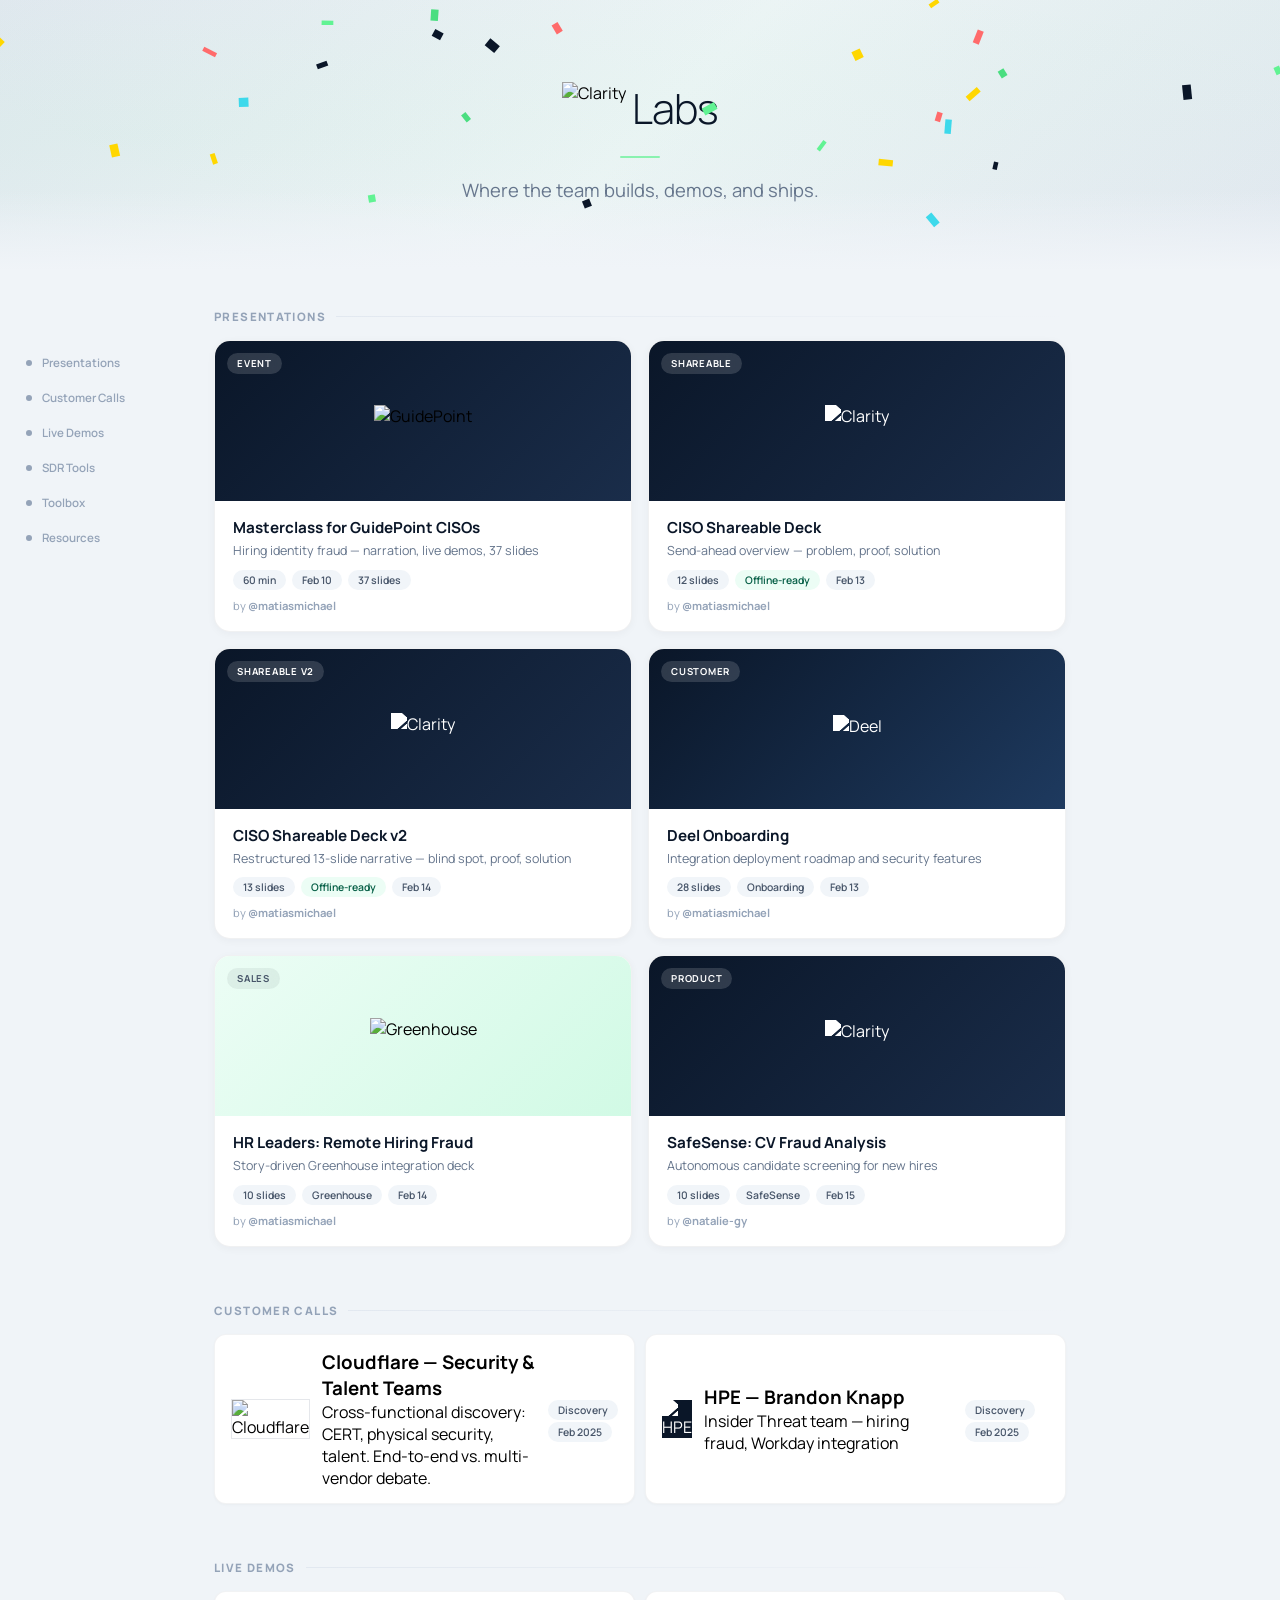
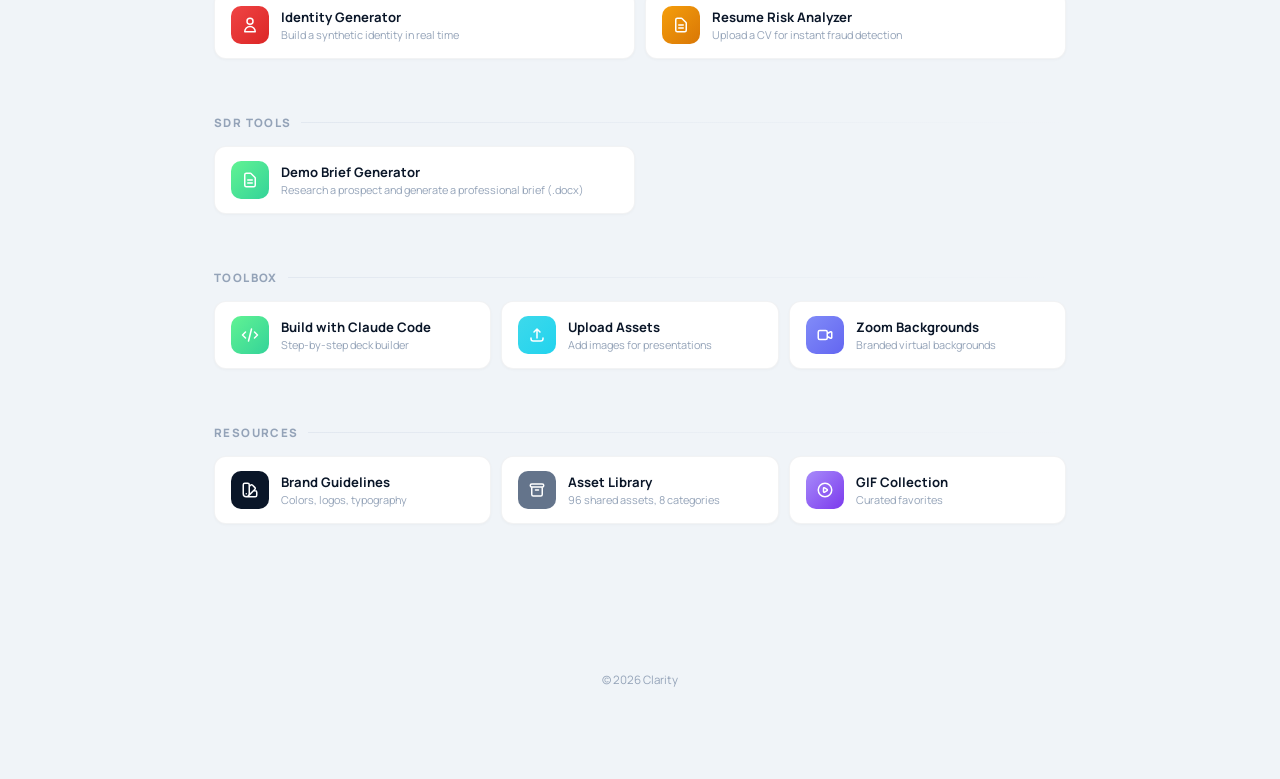
==== index.html @ 08568951 "Add web-based demo brief generator under SDR Tools section New client-side app at demos/demo-brief/ " ====
<!DOCTYPE html>
<html lang="en">
<head>
    <meta charset="UTF-8">
    <meta name="viewport" content="width=device-width, initial-scale=1.0">
    <title>Clarity Labs</title>

    <!-- Open Graph -->
    <meta property="og:type" content="website">
    <meta property="og:title" content="Clarity Labs">
    <meta property="og:description" content="Presentations, demos, and resources — built by the Clarity team">
    <meta property="og:image" content="https://michaelmatiasorg.github.io/clarity-demo/og-preview.jpg">
    <meta property="og:url" content="https://claritylabs.ai/">
    <meta name="twitter:card" content="summary_large_image">

    <link rel="icon" type="image/svg+xml" href="favicon.svg">
    <link href="https://fonts.googleapis.com/css2?family=Manrope:wght@300;400;500;600;700;800&display=swap" rel="stylesheet">
    <style>
        * { margin: 0; padding: 0; box-sizing: border-box; }

        html { scroll-behavior: smooth; }

        body {
            font-family: 'Manrope', sans-serif;
            background: #F0F4F8;
            min-height: 100vh;
            overflow-x: hidden;
            padding-bottom: 60px;
        }

        /* ── Side Nav ── */
        .side-nav {
            position: fixed;
            left: 0;
            top: 50%;
            transform: translateY(-50%);
            z-index: 100;
            display: flex;
            flex-direction: column;
            gap: 4px;
            padding: 12px 8px 12px 12px;
        }

        .side-nav a {
            display: flex;
            align-items: center;
            gap: 10px;
            padding: 8px 14px;
            border-radius: 0 20px 20px 0;
            text-decoration: none;
            font-size: 0.72rem;
            font-weight: 600;
            color: #94a3b8;
            transition: all 0.25s ease;
            white-space: nowrap;
        }

        .side-nav a:hover {
            color: #0a1628;
            background: rgba(255,255,255,0.8);
            backdrop-filter: blur(8px);
        }

        .side-nav a.active {
            color: #0a1628;
            background: white;
            box-shadow: 0 2px 8px rgba(10, 22, 40, 0.08);
        }

        .side-nav .nav-dot {
            width: 6px;
            height: 6px;
            border-radius: 50%;
            background: currentColor;
            flex-shrink: 0;
            transition: all 0.25s ease;
        }

        .side-nav a.active .nav-dot {
            background: #61F393;
            width: 8px;
            height: 8px;
        }

        /* ── Hero ── */
        .hero {
            position: relative;
            background: linear-gradient(135deg, #e2e8f0 0%, #f0f4f8 50%, #e2e8f0 100%);
            padding: 80px 24px 64px;
            text-align: center;
            overflow: hidden;
        }

        .hero::before {
            content: '';
            position: absolute;
            top: -50%; left: -50%;
            width: 200%; height: 200%;
            background: radial-gradient(ellipse at 30% 50%, rgba(97, 243, 147, 0.06) 0%, transparent 50%),
                        radial-gradient(ellipse at 70% 30%, rgba(97, 243, 147, 0.04) 0%, transparent 50%);
            animation: aurora 12s ease-in-out infinite alternate;
        }

        @keyframes aurora {
            0% { transform: translate(0, 0) rotate(0deg); }
            100% { transform: translate(30px, -20px) rotate(3deg); }
        }

        .hero-content { position: relative; z-index: 2; }

        .hero-logo {
            display: flex;
            align-items: center;
            justify-content: center;
            gap: 6px;
            margin-bottom: 20px;
        }

        .hero-logo img { height: 52px; }
        .hero-logo span {
            font-size: 2.6rem;
            font-weight: 300;
            color: #0a1628;
            letter-spacing: -0.02em;
        }

        .hero h1 {
            font-size: 1.15rem;
            font-weight: 400;
            color: #64748b;
            max-width: 420px;
            margin: 0 auto;
            line-height: 1.6;
        }

        .hero-glow {
            position: absolute;
            bottom: -2px; left: 0; right: 0;
            height: 80px;
            background: linear-gradient(to top, #F0F4F8, transparent);
            z-index: 3;
        }

        /* ── Main content ── */
        .main {
            max-width: 900px;
            margin: 0 auto;
            padding: 40px 24px 60px;
        }

        /* ── Section ── */
        .section {
            margin-bottom: 56px;
            scroll-margin-top: 24px;
        }

        .section-label {
            font-size: 0.72rem;
            font-weight: 800;
            color: #94a3b8;
            text-transform: uppercase;
            letter-spacing: 0.12em;
            margin-bottom: 16px;
            display: flex;
            align-items: center;
            gap: 10px;
        }

        .section-label::after {
            content: '';
            flex: 1;
            height: 1px;
            background: linear-gradient(to right, #e2e8f0, transparent);
        }

        /* ── Featured (big cards) ── */
        .featured-grid {
            display: grid;
            grid-template-columns: 1fr 1fr;
            gap: 16px;
        }

        .featured-card {
            position: relative;
            background: white;
            border-radius: 16px;
            overflow: hidden;
            text-decoration: none;
            color: inherit;
            border: 1px solid rgba(10, 22, 40, 0.06);
            transition: all 0.3s ease;
            box-shadow: 0 2px 8px rgba(10, 22, 40, 0.04);
        }

        .featured-card:hover {
            transform: translateY(-3px);
            box-shadow: 0 12px 32px rgba(10, 22, 40, 0.1);
            border-color: rgba(97, 243, 147, 0.3);
        }

        .featured-card .card-preview {
            height: 160px;
            display: flex;
            align-items: center;
            justify-content: center;
            position: relative;
            overflow: hidden;
        }

        .featured-card .card-preview.dark {
            background: linear-gradient(135deg, #0a1628, #1a2d4a);
        }

        .featured-card .card-preview.green {
            background: linear-gradient(135deg, #ecfdf5, #d1fae5);
        }

        .preview-badge {
            position: absolute;
            top: 12px;
            left: 12px;
            font-size: 0.6rem;
            font-weight: 700;
            text-transform: uppercase;
            letter-spacing: 0.08em;
            padding: 4px 10px;
            border-radius: 100px;
            background: rgba(255,255,255,0.15);
            backdrop-filter: blur(8px);
            color: white;
        }

        .preview-badge.light {
            background: rgba(10, 22, 40, 0.06);
            color: #475569;
        }

        .featured-card .card-info {
            padding: 16px 18px 18px;
        }

        .featured-card .card-info h3 {
            font-size: 0.95rem;
            font-weight: 700;
            color: #0a1628;
            margin-bottom: 4px;
        }

        .featured-card .card-info p {
            font-size: 0.78rem;
            color: #64748B;
            line-height: 1.4;
        }

        .featured-card .card-meta {
            display: flex;
            gap: 6px;
            margin-top: 10px;
            flex-wrap: wrap;
        }

        .pill {
            font-size: 0.65rem;
            font-weight: 600;
            padding: 3px 10px;
            border-radius: 100px;
            background: #f1f5f9;
            color: #475569;
        }

        .pill.green { background: #ecfdf5; color: #065f46; }

        .card-author {
            font-size: 0.7rem;
            color: #94A3B8;
            margin-top: 8px;
        }

        .card-author strong {
            font-weight: 700;
        }

        /* ── List cards (demos + toolbox) ── */
        .list-grid {
            display: grid;
            grid-template-columns: 1fr 1fr;
            gap: 10px;
        }

        .list-grid.three-col {
            grid-template-columns: 1fr 1fr 1fr;
        }

        .list-card {
            display: flex;
            align-items: center;
            gap: 12px;
            padding: 14px 16px;
            background: white;
            border-radius: 12px;
            text-decoration: none;
            color: inherit;
            border: 1px solid rgba(10, 22, 40, 0.05);
            transition: all 0.2s ease;
            box-shadow: 0 1px 3px rgba(10, 22, 40, 0.03);
        }

        .list-card:hover {
            border-color: rgba(97, 243, 147, 0.3);
            box-shadow: 0 4px 12px rgba(10, 22, 40, 0.06);
            transform: translateY(-1px);
        }

        .list-icon {
            width: 38px;
            height: 38px;
            border-radius: 10px;
            display: flex;
            align-items: center;
            justify-content: center;
            flex-shrink: 0;
        }

        .list-icon svg { width: 18px; height: 18px; }

        .list-card .list-text h3 {
            font-size: 0.82rem;
            font-weight: 700;
            color: #0a1628;
        }

        .list-card .list-text p {
            font-size: 0.68rem;
            color: #94a3b8;
            margin-top: 1px;
        }

        /* ── Footer ── */
        .footer {
            text-align: center;
            padding: 32px 24px;
            font-size: 0.72rem;
            color: #94a3b8;
        }

        /* ── Mobile ── */
        @media (max-width: 768px) {
            .side-nav { display: none; }
            .hero { padding: 60px 20px 48px; }
            .hero-logo img { height: 40px; }
            .hero-logo span { font-size: 2rem; }
            .hero h1 { font-size: 1rem; }
            .featured-grid { grid-template-columns: 1fr; }
            .list-grid { grid-template-columns: 1fr; }
            .list-grid.three-col { grid-template-columns: 1fr; }
        }

        @media (min-width: 769px) and (max-width: 1100px) {
            .side-nav a span { display: none; }
            .side-nav { padding: 12px 6px 12px 8px; }
            .side-nav a { padding: 10px; border-radius: 50%; }
        }
    </style>
</head>
<body>

<!-- ▸ Side Nav -->
<nav class="side-nav">
    <a href="#presentations" class="active">
        <div class="nav-dot"></div>
        <span>Presentations</span>
    </a>
    <a href="#customer-calls">
        <div class="nav-dot"></div>
        <span>Customer Calls</span>
    </a>
    <a href="#demos">
        <div class="nav-dot"></div>
        <span>Live Demos</span>
    </a>
    <a href="#sdr-tools">
        <div class="nav-dot"></div>
        <span>SDR Tools</span>
    </a>
    <a href="#toolbox">
        <div class="nav-dot"></div>
        <span>Toolbox</span>
    </a>
    <a href="#resources">
        <div class="nav-dot"></div>
        <span>Resources</span>
    </a>
</nav>

<!-- ▸ Hero -->
<div class="hero">
    <div class="hero-content">
        <div class="hero-logo">
            <img src="https://cdn.prod.website-files.com/68ca65f64a04c90f13846d37/68ca65f64a04c90f13846dfe_Clarity%20Logo.svg" alt="Clarity">
            <span>Labs</span>
        </div>
        <div style="width: 40px; height: 2px; background: #61F393; margin: 0 auto 18px; border-radius: 2px; opacity: 0.7;"></div>
        <h1>Where the team builds, demos, and ships.</h1>
    </div>
    <div class="hero-glow"></div>
</div>

<!-- ▸ Main -->
<div class="main">

    <!-- Presentations -->
    <div class="section" id="presentations">
        <div class="section-label">Presentations</div>
        <div class="featured-grid">
            <a href="presentations/masterclass/" class="featured-card">
                <div class="card-preview dark">
                    <span class="preview-badge">Event</span>
                    <img src="shared/logos/guidepoint-white.svg" alt="GuidePoint" style="height: 32px;">
                </div>
                <div class="card-info">
                    <h3>Masterclass for GuidePoint CISOs</h3>
                    <p>Hiring identity fraud — narration, live demos, 37 slides</p>
                    <div class="card-meta">
                        <span class="pill">60 min</span><span class="pill">Feb 10</span>
                        <span class="pill">37 slides</span>
                    </div>
                    <div class="card-author">by <strong>@matiasmichael</strong></div>
                </div>
            </a>

            <a href="presentations/ciso-shareable/" class="featured-card">
                <div class="card-preview dark">
                    <span class="preview-badge">Shareable</span>
                    <img src="https://cdn.prod.website-files.com/68ca65f64a04c90f13846d37/68ca65f64a04c90f13846dfe_Clarity%20Logo.svg" alt="Clarity" style="height: 32px; filter: brightness(0) invert(1);">
                </div>
                <div class="card-info">
                    <h3>CISO Shareable Deck</h3>
                    <p>Send-ahead overview — problem, proof, solution</p>
                    <div class="card-meta">
                        <span class="pill">12 slides</span>
                        <span class="pill green">Offline-ready</span><span class="pill">Feb 13</span>
                    </div>
                    <div class="card-author">by <strong>@matiasmichael</strong></div>
                </div>
            </a>

            <a href="presentations/ciso-shareable-v2/" class="featured-card">
                <div class="card-preview dark">
                    <span class="preview-badge">Shareable v2</span>
                    <img src="https://cdn.prod.website-files.com/68ca65f64a04c90f13846d37/68ca65f64a04c90f13846dfe_Clarity%20Logo.svg" alt="Clarity" style="height: 32px; filter: brightness(0) invert(1);">
                </div>
                <div class="card-info">
                    <h3>CISO Shareable Deck v2</h3>
                    <p>Restructured 13-slide narrative — blind spot, proof, solution</p>
                    <div class="card-meta">
                        <span class="pill">13 slides</span>
                        <span class="pill green">Offline-ready</span>
                        <span class="pill">Feb 14</span>
                    </div>
                    <div class="card-author">by <strong>@matiasmichael</strong></div>
                </div>
            </a>

            <a href="presentations/deel-onboarding/" class="featured-card">
                <div class="card-preview" style="background: linear-gradient(135deg, #0a1628, #1e3a5f);">
                    <span class="preview-badge">Customer</span>
                    <img src="shared/logos/deel.svg" alt="Deel" style="height: 28px; filter: brightness(0) invert(1);">
                </div>
                <div class="card-info">
                    <h3>Deel Onboarding</h3>
                    <p>Integration deployment roadmap and security features</p>
                    <div class="card-meta">
                        <span class="pill">28 slides</span>
                        <span class="pill">Onboarding</span><span class="pill">Feb 13</span>
                    </div>
                    <div class="card-author">by <strong>@matiasmichael</strong></div>
                </div>
            </a>

            <a href="presentations/hr-greenhouse/" class="featured-card">
                <div class="card-preview green">
                    <span class="preview-badge light">Sales</span>
                    <img src="shared/logos/greenhouse-full.png" alt="Greenhouse" style="height: 36px;">
                </div>
                <div class="card-info">
                    <h3>HR Leaders: Remote Hiring Fraud</h3>
                    <p>Story-driven Greenhouse integration deck</p>
                    <div class="card-meta">
                        <span class="pill">10 slides</span>
                        <span class="pill">Greenhouse</span><span class="pill">Feb 14</span>
                    </div>
                    <div class="card-author">by <strong>@matiasmichael</strong></div>
                </div>
            </a>

            <a href="presentations/safesense-cv/" class="featured-card">
                <div class="card-preview dark">
                    <span class="preview-badge">Product</span>
                    <img src="https://cdn.prod.website-files.com/68ca65f64a04c90f13846d37/68ca65f64a04c90f13846dfe_Clarity%20Logo.svg" alt="Clarity" style="height: 32px; filter: brightness(0) invert(1);">
                </div>
                <div class="card-info">
                    <h3>SafeSense: CV Fraud Analysis</h3>
                    <p>Autonomous candidate screening for new hires</p>
                    <div class="card-meta">
                        <span class="pill">10 slides</span>
                        <span class="pill">SafeSense</span>
                        <span class="pill">Feb 15</span>
                    </div>
                    <div class="card-author">by <strong>@natalie-gy</strong></div>
                </div>
            </a>
        </div>
    </div>

    <!-- Customer Calls -->
    <div class="section" id="customer-calls">
        <div class="section-label">Customer Calls</div>
        <div class="list-grid">
            <a href="customer-calls/cloudflare-insider-threat/" class="list-card">
                <div class="list-card-icon" style="background: #fff; border: 1px solid #e5e7eb;">
                    <img src="shared/logos/cloudflare.svg" alt="Cloudflare" style="height: 20px;">
                </div>
                <div class="list-card-body">
                    <h3>Cloudflare — Security & Talent Teams</h3>
                    <p>Cross-functional discovery: CERT, physical security, talent. End-to-end vs. multi-vendor debate.</p>
                </div>
                <div class="list-card-tags">
                    <span class="pill">Discovery</span>
                    <span class="pill muted">Feb 2025</span>
                </div>
            </a>
            <a href="customer-calls/hpe-brandon-knapp/" class="list-card">
                <div class="list-card-icon" style="background: #0a1628;">
                    <img src="https://upload.wikimedia.org/wikipedia/commons/4/46/Hewlett_Packard_Enterprise_logo.svg" alt="HPE" style="height: 16px; filter: brightness(0) invert(1);">
                </div>
                <div class="list-card-body">
                    <h3>HPE — Brandon Knapp</h3>
                    <p>Insider Threat team — hiring fraud, Workday integration</p>
                </div>
                <div class="list-card-tags">
                    <span class="pill">Discovery</span>
                    <span class="pill muted">Feb 2025</span>
                </div>
            </a>
        </div>
    </div>

    <!-- Live Demos -->
    <div class="section" id="demos">
        <div class="section-label">Live Demos</div>
        <div class="list-grid">
            <a href="demos/cv-generator/" class="list-card">
                <div class="list-icon" style="background: linear-gradient(135deg, #EF4444, #DC2626);">
                    <svg fill="none" stroke="white" viewBox="0 0 24 24"><path stroke-linecap="round" stroke-linejoin="round" stroke-width="2" d="M16 7a4 4 0 11-8 0 4 4 0 018 0zM12 14a7 7 0 00-7 7h14a7 7 0 00-7-7z"/></svg>
                </div>
                <div class="list-text">
                    <h3>Identity Generator</h3>
                    <p>Build a synthetic identity in real time</p>
                </div>
            </a>

            <a href="demos/resume-analyzer/" class="list-card">
                <div class="list-icon" style="background: linear-gradient(135deg, #F59E0B, #D97706);">
                    <svg fill="none" stroke="white" viewBox="0 0 24 24"><path stroke-linecap="round" stroke-linejoin="round" stroke-width="2" d="M9 12h6m-6 4h6m2 5H7a2 2 0 01-2-2V5a2 2 0 012-2h5.586a1 1 0 01.707.293l5.414 5.414a1 1 0 01.293.707V19a2 2 0 01-2 2z"/></svg>
                </div>
                <div class="list-text">
                    <h3>Resume Risk Analyzer</h3>
                    <p>Upload a CV for instant fraud detection</p>
                </div>
            </a>
        </div>
    </div>

    <!-- SDR Tools -->
    <div class="section" id="sdr-tools">
        <div class="section-label">SDR Tools</div>
        <div class="list-grid">
            <a href="demos/demo-brief/" class="list-card">
                <div class="list-icon" style="background: linear-gradient(135deg, #61F393, #34D399);">
                    <svg fill="none" stroke="white" viewBox="0 0 24 24"><path stroke-linecap="round" stroke-linejoin="round" stroke-width="2" d="M9 12h6m-6 4h6m2 5H7a2 2 0 01-2-2V5a2 2 0 012-2h5.586a1 1 0 01.707.293l5.414 5.414a1 1 0 01.293.707V19a2 2 0 01-2 2z"/></svg>
                </div>
                <div class="list-text">
                    <h3>Demo Brief Generator</h3>
                    <p>Research a prospect and generate a professional brief (.docx)</p>
                </div>
            </a>
        </div>
    </div>

    <!-- Toolbox -->
    <div class="section" id="toolbox">
        <div class="section-label">Toolbox</div>
        <div class="list-grid three-col">
            <a href="labs/" class="list-card">
                <div class="list-icon" style="background: linear-gradient(135deg, #61F393, #34D399);">
                    <svg fill="none" stroke="white" viewBox="0 0 24 24"><path stroke-linecap="round" stroke-linejoin="round" stroke-width="2" d="M10 20l4-16m4 4l4 4-4 4M6 16l-4-4 4-4"/></svg>
                </div>
                <div class="list-text">
                    <h3>Build with Claude Code</h3>
                    <p>Step-by-step deck builder</p>
                </div>
            </a>

            <a href="upload.html" class="list-card">
                <div class="list-icon" style="background: linear-gradient(135deg, #3DD9EB, #22D3EE);">
                    <svg fill="none" stroke="white" viewBox="0 0 24 24"><path stroke-linecap="round" stroke-linejoin="round" stroke-width="2" d="M4 16v1a3 3 0 003 3h10a3 3 0 003-3v-1m-4-8l-4-4m0 0L8 8m4-4v12"/></svg>
                </div>
                <div class="list-text">
                    <h3>Upload Assets</h3>
                    <p>Add images for presentations</p>
                </div>
            </a>

            <a href="zoom-backgrounds/" class="list-card">
                <div class="list-icon" style="background: linear-gradient(135deg, #818cf8, #6366f1);">
                    <svg fill="none" stroke="white" viewBox="0 0 24 24"><path stroke-linecap="round" stroke-linejoin="round" stroke-width="2" d="M15 10l4.553-2.276A1 1 0 0121 8.618v6.764a1 1 0 01-1.447.894L15 14M5 18h8a2 2 0 002-2V8a2 2 0 00-2-2H5a2 2 0 00-2 2v8a2 2 0 002 2z"/></svg>
                </div>
                <div class="list-text">
                    <h3>Zoom Backgrounds</h3>
                    <p>Branded virtual backgrounds</p>
                </div>
            </a>
        </div>
    </div>

    <!-- Resources -->
    <div class="section" id="resources">
        <div class="section-label">Resources</div>
        <div class="list-grid three-col">
            <a href="brand.html" class="list-card">
                <div class="list-icon" style="background: #0a1628;">
                    <svg fill="none" stroke="white" viewBox="0 0 24 24"><path stroke-linecap="round" stroke-linejoin="round" stroke-width="2" d="M7 21a4 4 0 01-4-4V5a2 2 0 012-2h4a2 2 0 012 2v12a4 4 0 01-4 4zm0 0h12a2 2 0 002-2v-4a2 2 0 00-2-2h-2.343M11 7.343l1.657-1.657a2 2 0 012.828 0l2.829 2.829a2 2 0 010 2.828l-8.486 8.485M7 17h.01"/></svg>
                </div>
                <div class="list-text">
                    <h3>Brand Guidelines</h3>
                    <p>Colors, logos, typography</p>
                </div>
            </a>

            <a href="assets.html" class="list-card">
                <div class="list-icon" style="background: #64748b;">
                    <svg fill="none" stroke="white" viewBox="0 0 24 24"><path stroke-linecap="round" stroke-linejoin="round" stroke-width="2" d="M5 8h14M5 8a2 2 0 110-4h14a2 2 0 110 4M5 8v10a2 2 0 002 2h10a2 2 0 002-2V8m-9 4h4"/></svg>
                </div>
                <div class="list-text">
                    <h3>Asset Library</h3>
                    <p>96 shared assets, 8 categories</p>
                </div>
            </a>

            <a href="gifs.html" class="list-card">
                <div class="list-icon" style="background: linear-gradient(135deg, #a78bfa, #7c3aed);">
                    <svg fill="none" stroke="white" viewBox="0 0 24 24"><path stroke-linecap="round" stroke-linejoin="round" stroke-width="2" d="M14.752 11.168l-3.197-2.132A1 1 0 0010 9.87v4.263a1 1 0 001.555.832l3.197-2.132a1 1 0 000-1.664z"/><path stroke-linecap="round" stroke-linejoin="round" stroke-width="2" d="M21 12a9 9 0 11-18 0 9 9 0 0118 0z"/></svg>
                </div>
                <div class="list-text">
                    <h3>GIF Collection</h3>
                    <p>Curated favorites</p>
                </div>
            </a>
        </div>
    </div>

</div>

<div class="footer">&copy; 2026 Clarity</div>

<!-- Confetti Canvas -->
<canvas id="confetti" style="position: fixed; top: 0; left: 0; width: 100%; height: 100%; pointer-events: none; z-index: 1000;"></canvas>
<script>
(function() {
    const canvas = document.getElementById('confetti');
    const ctx = canvas.getContext('2d');
    canvas.width = window.innerWidth;
    canvas.height = window.innerHeight;
    const colors = ['#61F393', '#3DD9EB', '#FFD700', '#FF6B6B', '#4ade80', '#0a1628'];
    const confettiCount = 150;
    const confetti = [];
    for (let i = 0; i < confettiCount; i++) {
        confetti.push({
            x: Math.random() * canvas.width,
            y: Math.random() * canvas.height - canvas.height,
            w: Math.random() * 10 + 5,
            h: Math.random() * 6 + 4,
            color: colors[Math.floor(Math.random() * colors.length)],
            speed: Math.random() * 3 + 2,
            angle: Math.random() * Math.PI * 2,
            spin: Math.random() * 0.2 - 0.1,
            opacity: 1
        });
    }
    let frame = 0;
    function animate() {
        ctx.clearRect(0, 0, canvas.width, canvas.height);
        frame++;
        confetti.forEach(c => {
            c.y += c.speed;
            c.x += Math.sin(c.angle) * 2;
            c.angle += c.spin;
            if (frame > 100) c.opacity -= 0.01;
            ctx.save();
            ctx.globalAlpha = Math.max(0, c.opacity);
            ctx.translate(c.x + c.w/2, c.y + c.h/2);
            ctx.rotate(c.angle);
            ctx.fillStyle = c.color;
            ctx.fillRect(-c.w/2, -c.h/2, c.w, c.h);
            ctx.restore();
        });
        if (frame < 200) requestAnimationFrame(animate);
        else canvas.remove();
    }
    animate();
})();
</script>

<!-- Side nav scroll tracking -->
<script>
(function() {
    const sections = document.querySelectorAll('.section[id]');
    const navLinks = document.querySelectorAll('.side-nav a');

    function updateNav() {
        let current = '';
        sections.forEach(s => {
            if (window.scrollY >= s.offsetTop - 200) current = s.id;
        });
        navLinks.forEach(a => {
            a.classList.toggle('active', a.getAttribute('href') === '#' + current);
        });
    }

    window.addEventListener('scroll', updateNav, { passive: true });
    updateNav();

    // Smooth scroll
    navLinks.forEach(a => {
        a.addEventListener('click', e => {
            e.preventDefault();
            const target = document.querySelector(a.getAttribute('href'));
            if (target) target.scrollIntoView({ behavior: 'smooth', block: 'start' });
        });
    });
})();
</script>

<script src="shared/js/dev-mode.js"></script>
</body>
</html>
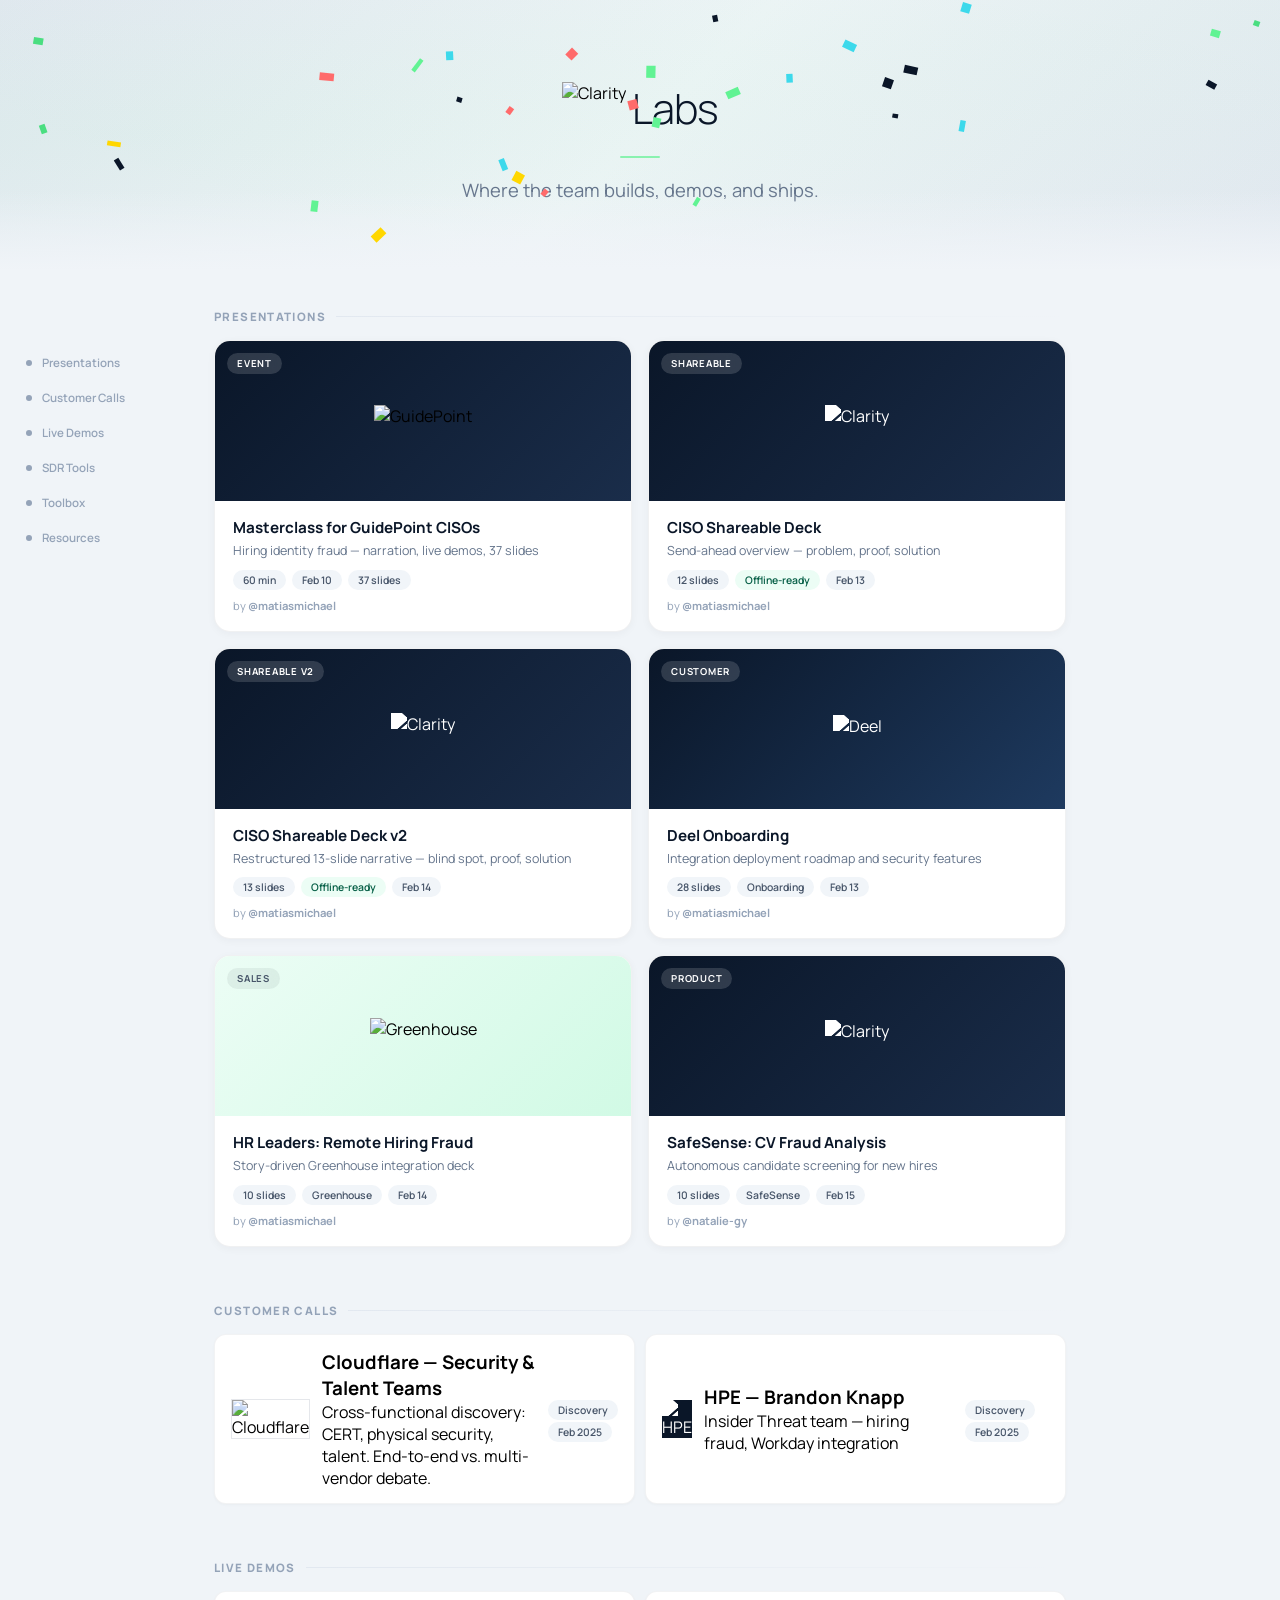
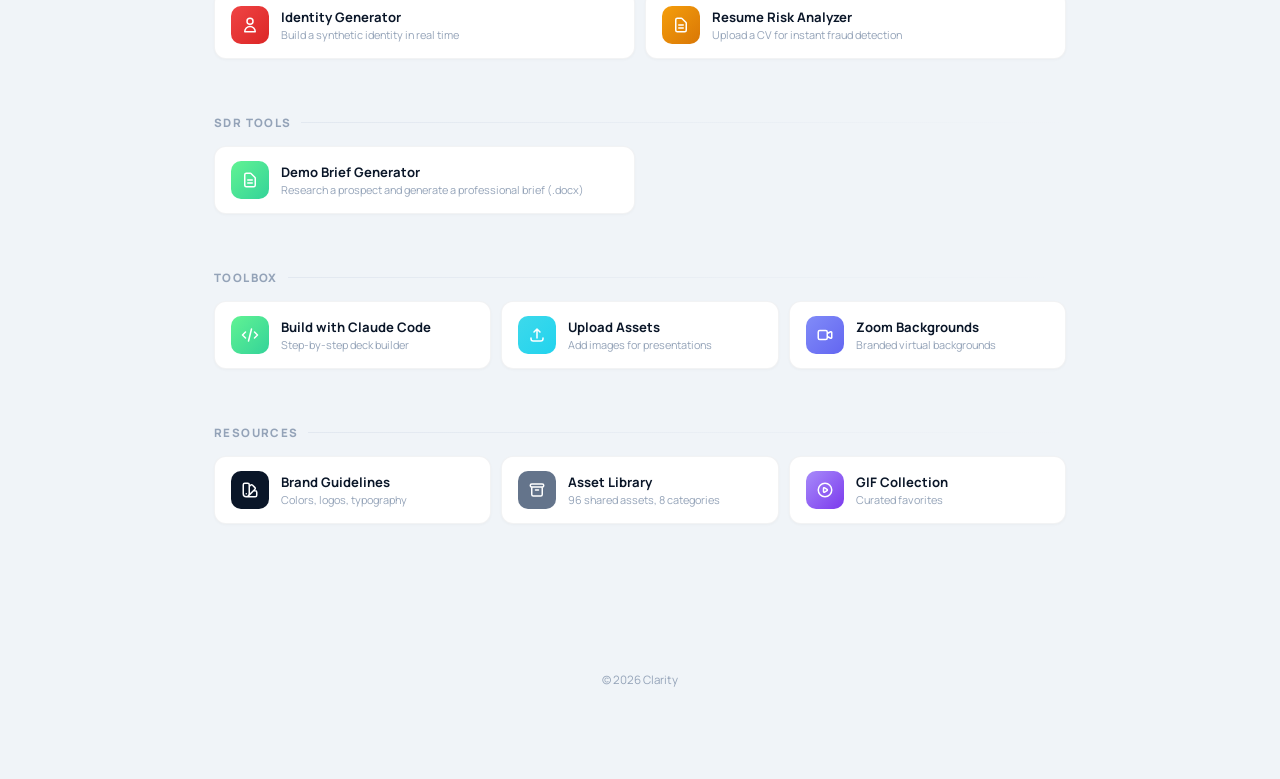
==== commit 071713c8: "Fix demo brief link for file:// protocol compatibility https://claude.ai/code/session_016bGeRCFAAx2K" ====
--- a/index.html
+++ b/index.html
@@ -575,7 +575,7 @@
     <div class="section" id="sdr-tools">
         <div class="section-label">SDR Tools</div>
         <div class="list-grid">
-            <a href="demos/demo-brief/" class="list-card">
+            <a href="demos/demo-brief/index.html" class="list-card">
                 <div class="list-icon" style="background: linear-gradient(135deg, #61F393, #34D399);">
                     <svg fill="none" stroke="white" viewBox="0 0 24 24"><path stroke-linecap="round" stroke-linejoin="round" stroke-width="2" d="M9 12h6m-6 4h6m2 5H7a2 2 0 01-2-2V5a2 2 0 012-2h5.586a1 1 0 01.707.293l5.414 5.414a1 1 0 01.293.707V19a2 2 0 01-2 2z"/></svg>
                 </div>
